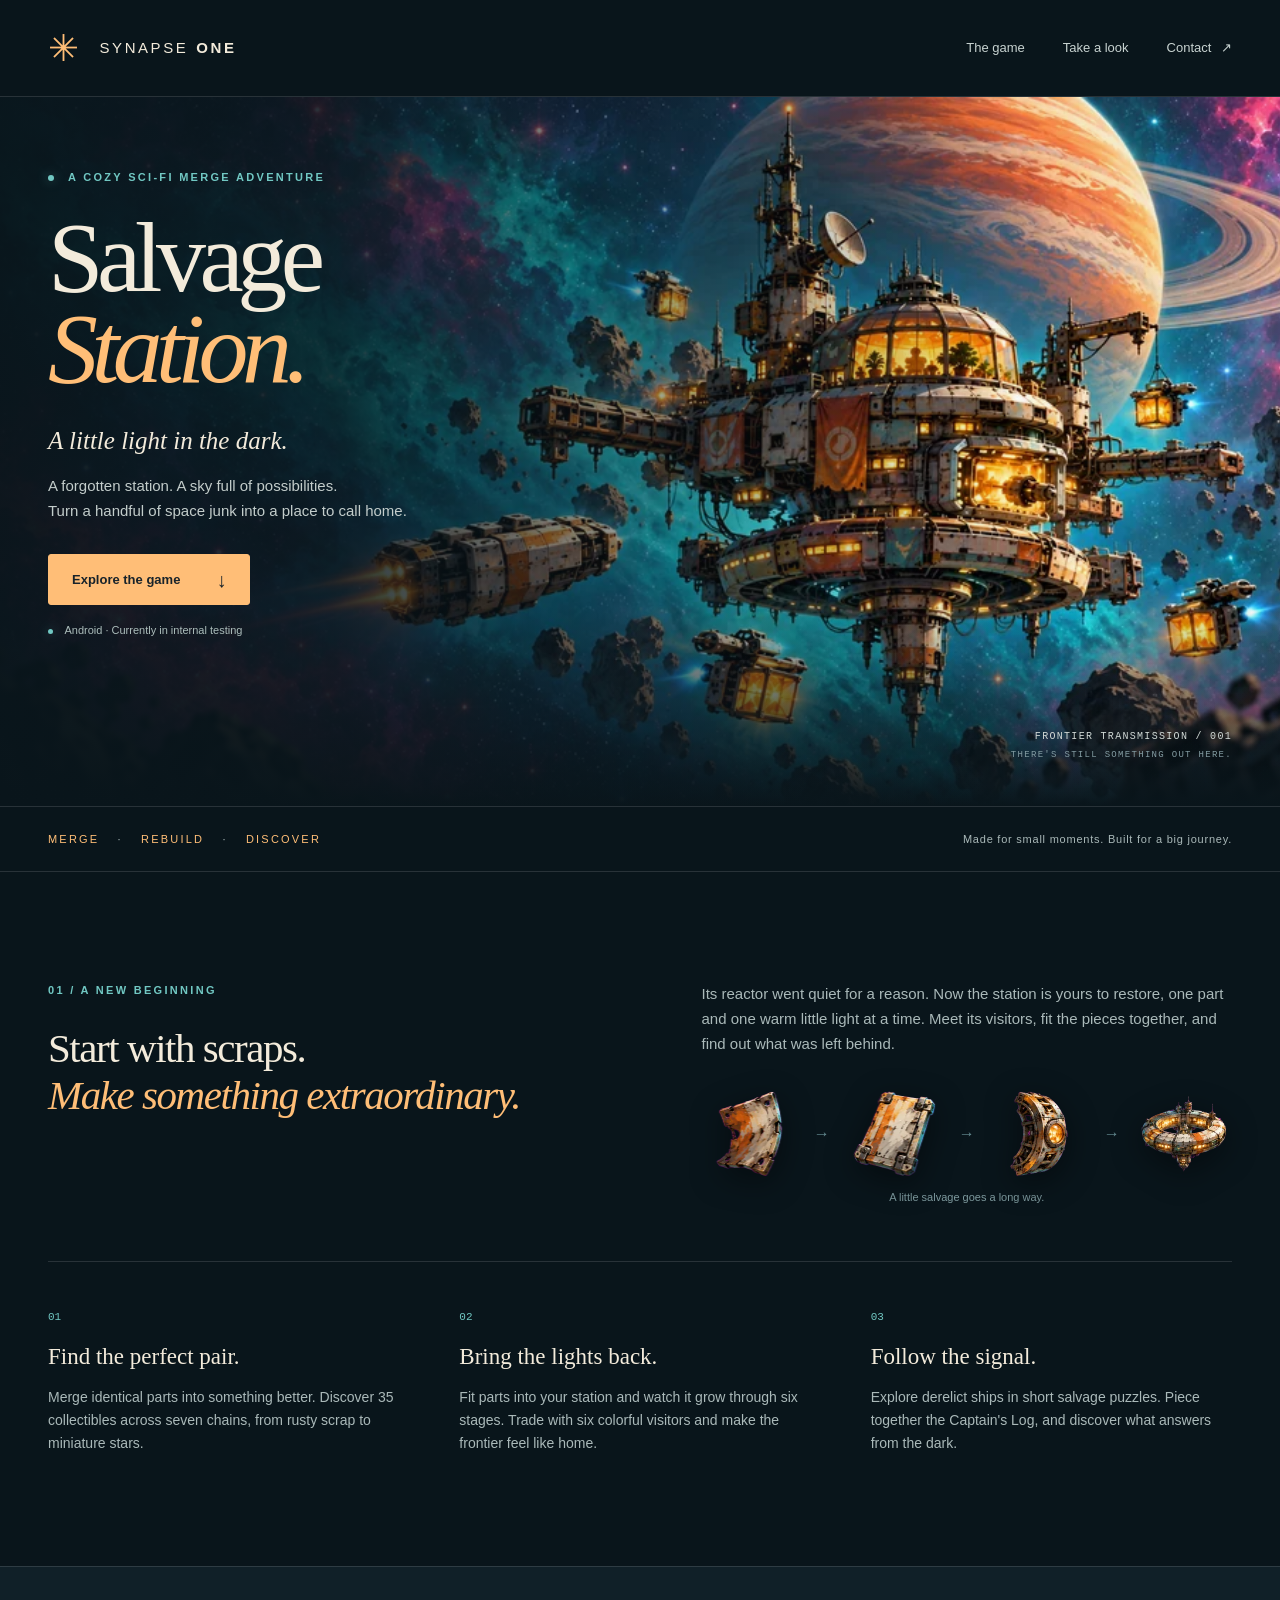
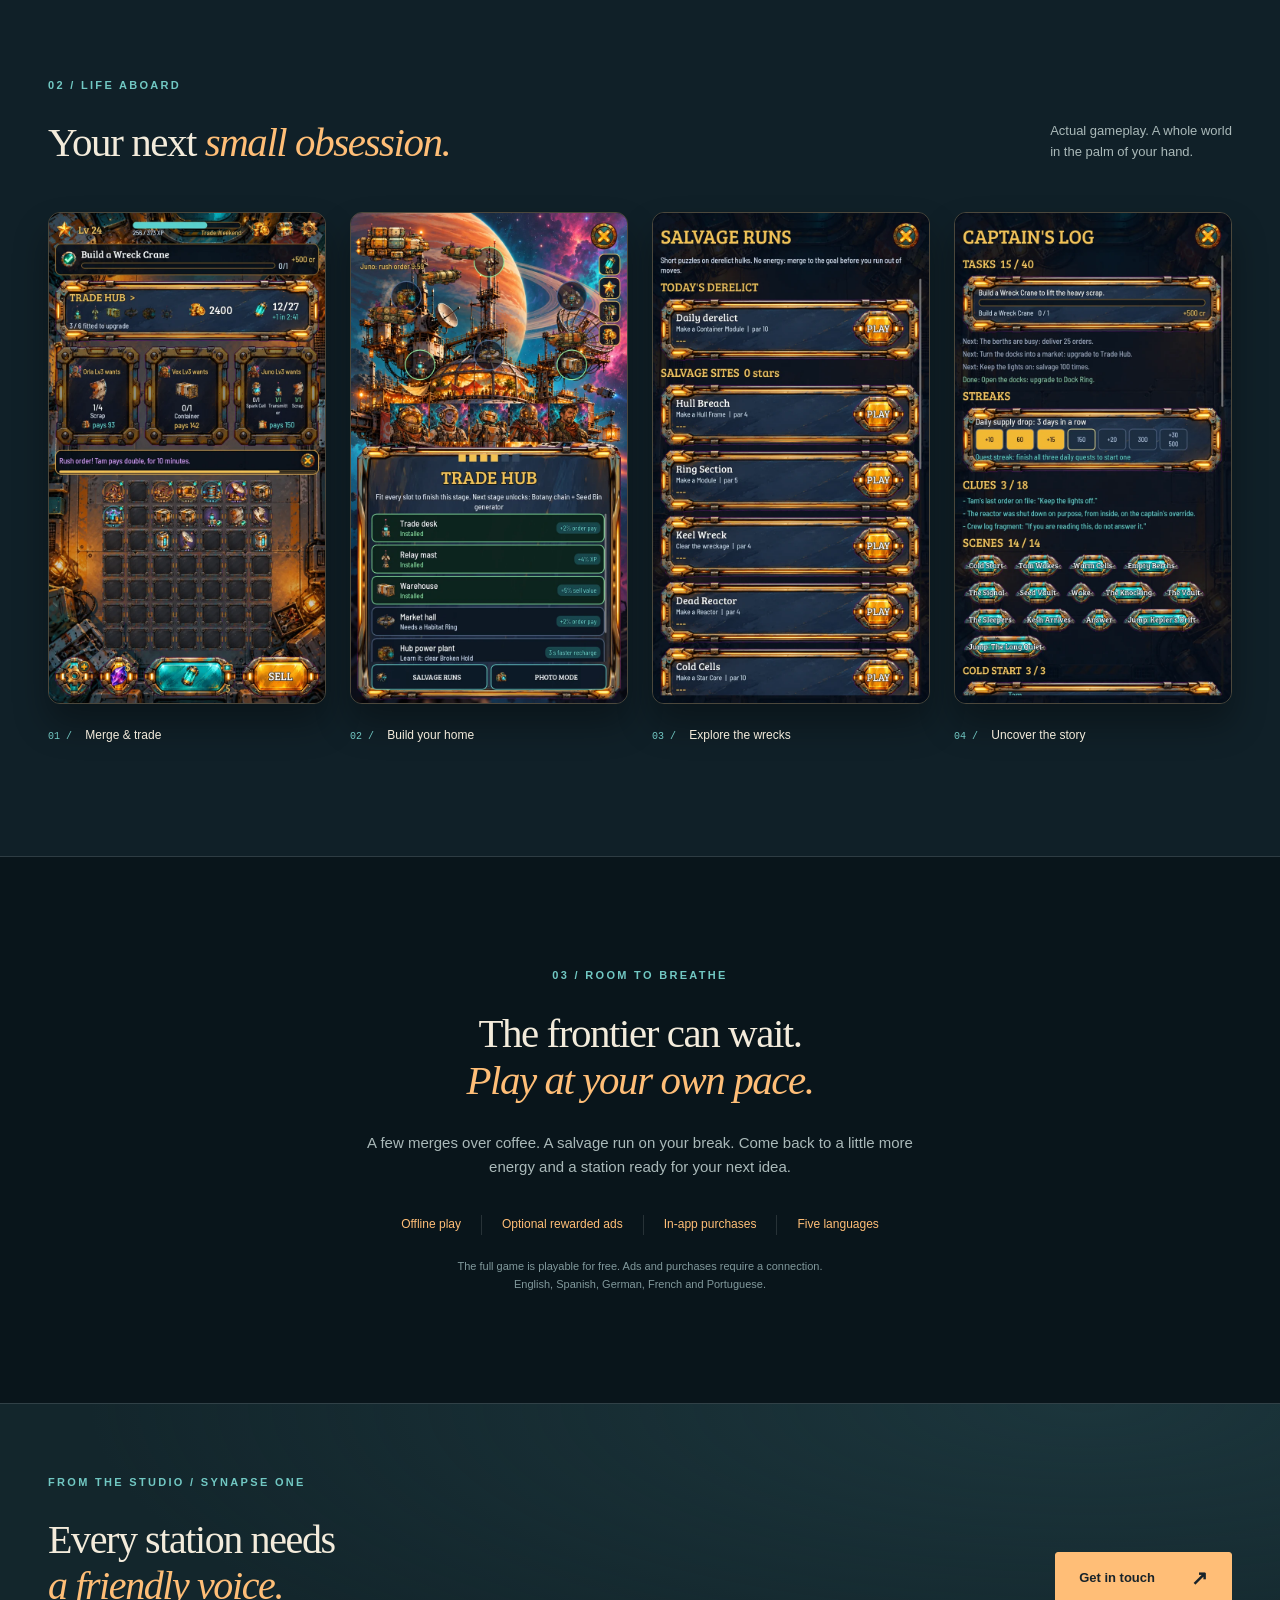
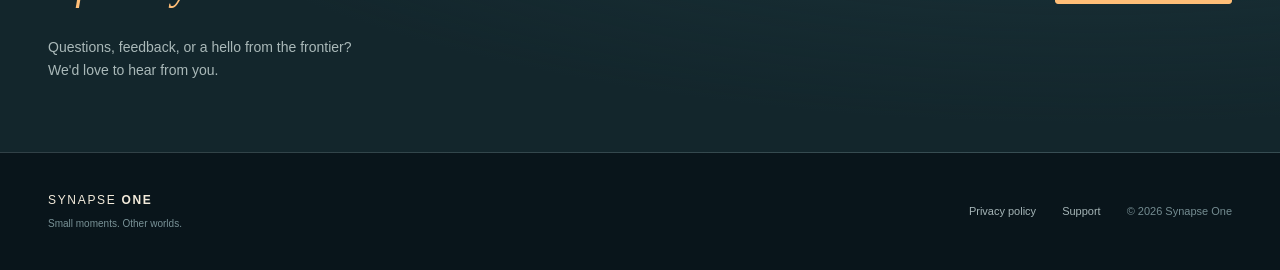
==== games/salvage-station/index.html @ 310832a4 "Separate studio homepage and Salvage Station game page" ====
<!doctype html>
<html lang="en">
<head>
<meta charset="utf-8"><meta name="viewport" content="width=device-width,initial-scale=1"><meta name="theme-color" content="#09151b">
<title>Salvage Station — A little light in the dark.</title>
<meta name="description" content="Bring a dead space station back to life. Merge, trade and uncover a mystery in Salvage Station: Space Merge, a cozy sci-fi puzzle game by Synapse One.">
<meta property="og:title" content="Salvage Station — A little light in the dark."><meta property="og:description" content="Merge space junk. Rebuild a home. Follow the signal. A mobile puzzle adventure by Synapse One, currently in testing."><meta property="og:image" content="https://marikarx.github.io/assets/hero.webp"><meta property="og:url" content="https://marikarx.github.io/games/salvage-station/">
<link rel="canonical" href="https://marikarx.github.io/games/salvage-station/"><link rel="icon" href="../../assets/icon.webp" type="image/webp"><link rel="stylesheet" href="../../style.css">
</head>
<body>
<a class="skip" href="#main">Skip to content</a>
<header class="nav wrap"><a class="brand" href="../../" aria-label="Synapse One home"><span class="brand-mark" aria-hidden="true">✳</span> SYNAPSE <b>ONE</b></a><nav aria-label="Main navigation"><a href="#experience">The game</a><a href="#screens">Take a look</a><a href="#support">Contact <span aria-hidden="true">↗</span></a></nav></header>
<main id="main">
<section class="hero" aria-labelledby="title"><img class="hero-art" src="../../assets/hero.webp" alt="A glowing frontier space station drifting through turquoise and rose-colored nebulae" fetchpriority="high" width="1024" height="500"><div class="hero-shade"></div><div class="hero-copy wrap"><p class="eyebrow"><span class="dot"></span> A COZY SCI-FI MERGE ADVENTURE</p><h1 id="title">Salvage<br><em>Station.</em></h1><p class="hero-line">A little light in the dark.</p><p class="intro">A forgotten station. A sky full of possibilities.<br>Turn a handful of space junk into a place to call home.</p><a class="button" href="#experience">Explore the game <span aria-hidden="true">↓</span></a><p class="availability"><span class="dot"></span> Android · Currently in internal testing</p></div><div class="coordinates" aria-hidden="true">FRONTIER TRANSMISSION / 001<br><span>THERE'S STILL SOMETHING OUT HERE.</span></div></section>
<div class="fact-strip"><div class="wrap facts"><span>MERGE <i>·</i> REBUILD <i>·</i> DISCOVER</span><span>Made for small moments. Built for a big journey.</span></div></div>
<section id="experience" class="experience wrap section"><div class="section-head"><p class="eyebrow">01 / A NEW BEGINNING</p><h2>Start with scraps.<br><em>Make something extraordinary.</em></h2></div><div class="experience-body"><p>Its reactor went quiet for a reason. Now the station is yours to restore, one part and one warm little light at a time. Meet its visitors, fit the pieces together, and find out what was left behind.</p><div class="merge-chain" aria-label="Merge scrap into plating, a hull frame and a habitat ring"><img src="../../assets/scrap.webp" alt="Scrap" width="96" height="96" loading="lazy"><span aria-hidden="true">→</span><img src="../../assets/plating.webp" alt="Plating" width="96" height="96" loading="lazy"><span aria-hidden="true">→</span><img src="../../assets/hull-frame.webp" alt="Hull frame" width="96" height="96" loading="lazy"><span aria-hidden="true">→</span><img src="../../assets/habitat.webp" alt="Habitat ring" width="96" height="96" loading="lazy"></div><p class="caption">A little salvage goes a long way.</p></div><div class="features"><article><span class="feature-number">01</span><h3>Find the perfect pair.</h3><p>Merge identical parts into something better. Discover 35 collectibles across seven chains, from rusty scrap to miniature stars.</p></article><article><span class="feature-number">02</span><h3>Bring the lights back.</h3><p>Fit parts into your station and watch it grow through six stages. Trade with six colorful visitors and make the frontier feel like home.</p></article><article><span class="feature-number">03</span><h3>Follow the signal.</h3><p>Explore derelict ships in short salvage puzzles. Piece together the Captain's Log, and discover what answers from the dark.</p></article></div></section>
<section id="screens" class="screens section"><div class="wrap"><div class="gallery-head"><div><p class="eyebrow">02 / LIFE ABOARD</p><h2>Your next <em>small obsession.</em></h2></div><p>Actual gameplay. A whole world<br>in the palm of your hand.</p></div><div class="gallery"><figure><a href="../../assets/board.webp" aria-label="Open merge board screenshot"><img src="../../assets/board.webp" alt="Merge board with collectible parts and orders from alien traders" width="720" height="1280" loading="lazy"></a><figcaption><span>01 /</span> Merge & trade</figcaption></figure><figure><a href="../../assets/station.webp" aria-label="Open station screenshot"><img src="../../assets/station.webp" alt="Station building screen with parts to fit into the growing station" width="720" height="1280" loading="lazy"></a><figcaption><span>02 /</span> Build your home</figcaption></figure><figure><a href="../../assets/runs.webp" aria-label="Open salvage runs screenshot"><img src="../../assets/runs.webp" alt="Salvage runs with derelict ships and puzzle rewards" width="720" height="1280" loading="lazy"></a><figcaption><span>03 /</span> Explore the wrecks</figcaption></figure><figure><a href="../../assets/log.webp" aria-label="Open Captain's Log screenshot"><img src="../../assets/log.webp" alt="Captain's Log showing the unfolding station mystery" width="720" height="1280" loading="lazy"></a><figcaption><span>04 /</span> Uncover the story</figcaption></figure></div></div></section>
<section class="your-pace wrap section"><p class="eyebrow">03 / ROOM TO BREATHE</p><h2>The frontier can wait.<br><em>Play at your own pace.</em></h2><p>A few merges over coffee. A salvage run on your break. Come back to a little more energy and a station ready for your next idea.</p><div class="pace-details"><span>Offline play</span><span>Optional rewarded ads</span><span>In-app purchases</span><span>Five languages</span></div><p class="fine-print">The full game is playable for free. Ads and purchases require a connection.<br>English, Spanish, German, French and Portuguese.</p></section>
<section id="support" class="contact"><div class="wrap contact-inner"><div><p class="eyebrow">FROM THE STUDIO / SYNAPSE ONE</p><h2>Every station needs<br><em>a friendly voice.</em></h2><p>Questions, feedback, or a hello from the frontier?<br>We'd love to hear from you.</p></div><a class="button" href="mailto:info@synapse-one.com">Get in touch <span aria-hidden="true">↗</span></a></div></section>
</main>
<footer class="wrap"><div class="footer-brand">SYNAPSE <b>ONE</b><span>Small moments. Other worlds.</span></div><div class="footer-links"><a href="https://marikarx.github.io/salvage-station-privacy/">Privacy policy</a><a href="mailto:info@synapse-one.com">Support</a><span>© 2026 Synapse One</span></div></footer>
</body></html>
---- style.css ----
:root{color-scheme:dark;--bg:#09151b;--ink:#f3ebdb;--muted:#aab9b9;--gold:#ffbe77;--teal:#71c8c3;--line:#ffffff20}*{box-sizing:border-box}html{scroll-behavior:smooth;scroll-padding-top:30px}body{margin:0;background:var(--bg);color:var(--ink);font:16px/1.65 "Segoe UI",Arial,sans-serif}a{color:inherit;text-decoration:none}a:focus-visible{outline:3px solid var(--teal);outline-offset:6px}img{max-width:100%;display:block}.wrap{width:min(1240px,calc(100% - 96px));margin:auto}.skip{position:fixed;top:-80px;z-index:5;background:var(--gold);color:var(--bg);padding:12px}.skip:focus{top:0}.nav{height:96px;display:flex;align-items:center;justify-content:space-between}.brand{display:flex;align-items:center;gap:8px;letter-spacing:.17em;font-size:15px}.brand-mark{font-size:37px;color:var(--gold);margin-right:10px;line-height:1}.brand b{font-weight:700}nav{display:flex;gap:38px;font-size:13px}nav a{color:#c8d3d1}nav a:hover,footer a:hover{color:var(--gold)}nav span{margin-left:6px}.hero{position:relative;isolation:isolate;min-height:710px;overflow:hidden;border-top:1px solid var(--line)}.hero-art{position:absolute;inset:0;width:100%;height:100%;object-fit:cover;object-position:65% center;z-index:-3}.hero-shade{position:absolute;inset:0;z-index:-2;background:linear-gradient(90deg,#09151bfa 0%,#09151bdc 26%,#09151b72 48%,#09151b06 78%),linear-gradient(0deg,#09151b 0%,transparent 28%)}.hero-copy{padding-top:72px;padding-bottom:75px}.eyebrow{font:11px/1.6 "Segoe UI",Arial,sans-serif;font-weight:600;letter-spacing:.21em;color:var(--teal);margin:0 0 25px}.dot{display:inline-block;background:var(--teal);width:6px;height:6px;border-radius:50%;margin-right:9px;vertical-align:middle;box-shadow:0 0 12px #71c8c377}h1,h2,h3,p{margin-top:0}h1{font:normal clamp(76px,7.8vw,116px)/.92 Georgia,"Times New Roman",serif;letter-spacing:-.065em;margin:0 0 28px}em{font-weight:normal;color:var(--gold)}.hero-line{font:italic 25px/1.4 Georgia,serif;margin-bottom:16px}.intro{color:#c3cdcb;font-size:15px;max-width:470px;margin-bottom:30px}.button{background:var(--gold);color:#18232a;display:inline-flex;align-items:center;gap:36px;padding:14px 23px;border:1px solid var(--gold);font-size:13px;font-weight:700;border-radius:3px;transition:background .2s,transform .2s}.button:hover{background:#ffd5a8;transform:translateY(-2px)}.button span{font-size:20px;line-height:1}.availability{margin:16px 0 0;font-size:11px;color:#acbdbb}.availability .dot{width:5px;height:5px}.coordinates{position:absolute;right:48px;bottom:42px;font:10px/1.8 monospace;letter-spacing:.13em;text-align:right;color:#d1d9d6}.coordinates span{color:#839ca2;font-size:9px}.fact-strip{border-bottom:1px solid var(--line);border-top:1px solid var(--line)}.facts{display:flex;justify-content:space-between;gap:20px;padding-block:23px;font-size:11px;letter-spacing:.07em;color:var(--muted)}.facts span:first-child{color:var(--gold);letter-spacing:.2em}.facts i{padding:0 13px;color:var(--muted);font-style:normal}.section{padding-block:110px}h2{font:normal clamp(34px,3.2vw,48px)/1.16 Georgia,serif;letter-spacing:-.035em;margin-bottom:26px}.experience{display:grid;grid-template-columns:1.1fr 1fr;gap:40px 70px}.experience-body>p{color:var(--muted);font-size:15px}.merge-chain{display:flex;align-items:center;justify-content:space-between;gap:8px;margin:30px 0 6px}.merge-chain img{width:18%;height:auto;filter:drop-shadow(0 8px 16px #0007)}.merge-chain span{color:#658c92}.experience-body .caption{font-size:11px;color:#7d999d;text-align:center;margin-bottom:0}.features{grid-column:1/-1;display:grid;grid-template-columns:repeat(3,1fr);gap:50px;border-top:1px solid var(--line);padding-top:40px;margin-top:15px}.feature-number{font:11px monospace;color:var(--teal)}h3{font:normal 23px/1.3 Georgia,serif;margin:14px 0}.features p{font-size:14px;color:var(--muted);margin:0}.screens{background:#102028;border-block:1px solid var(--line)}.gallery-head{display:flex;align-items:end;justify-content:space-between;gap:35px;margin-bottom:45px}.gallery-head h2{margin-bottom:0}.gallery-head>p{color:var(--muted);font-size:13px;margin-bottom:4px}.gallery{display:grid;grid-template-columns:repeat(4,1fr);gap:24px}figure{margin:0}figure a{display:block;border:1px solid #ffbe7740;overflow:hidden;border-radius:12px;box-shadow:0 20px 35px #0005;transition:transform .25s}figure a:hover{transform:translateY(-7px)}figure img{width:100%;height:auto;aspect-ratio:9/16}figcaption{font-size:12px;margin-top:22px}figcaption span{font:10px monospace;color:var(--teal);margin-right:10px}.your-pace{text-align:center;max-width:850px}.your-pace>p:not(.eyebrow){color:var(--muted);font-size:15px;max-width:590px;margin:0 auto 28px}.pace-details{display:flex;flex-wrap:wrap;justify-content:center;gap:0;margin:35px 0 22px}.pace-details span{font-size:12px;padding:0 20px;border-right:1px solid var(--line);color:var(--gold)}.pace-details span:last-child{border:0}.your-pace .fine-print{font-size:11px!important;color:#81999c!important;margin-bottom:0!important}.contact{background:radial-gradient(ellipse at 85% 0%,#24444b80,transparent 65%),#13262c;border-block:1px solid var(--line);padding:70px 0}.contact-inner{display:flex;align-items:center;justify-content:space-between;gap:40px}.contact p:not(.eyebrow){color:var(--muted);font-size:14px;margin-bottom:0}.contact h2{font-size:40px}.contact .button{flex-shrink:0}footer{display:flex;justify-content:space-between;align-items:center;gap:30px;padding-block:38px}.footer-brand{font-size:12px;letter-spacing:.14em}.footer-brand span{display:block;color:#799297;font-size:10px;letter-spacing:0;margin-top:5px}.footer-links{display:flex;gap:26px;font-size:11px;color:#a5b5b7}.footer-links>span{color:#748c91}@media(min-width:1800px){.hero-art{object-position:center 45%}.hero{min-height:780px}}@media(max-width:900px){.wrap{width:calc(100% - 56px)}.hero-shade{background:linear-gradient(90deg,#09151bf2,#09151b9c 48%,#09151b22),linear-gradient(0deg,#09151b,transparent 40%)}.hero{min-height:650px}.hero-copy{padding-top:65px}.coordinates{display:none}.experience{gap:35px}.features{gap:28px}.gallery{gap:16px}.gallery-head>p{max-width:190px}.facts span:last-child{max-width:230px;text-align:right}.section{padding-block:80px}.footer-links{gap:15px}}@media(max-width:600px){.wrap{width:calc(100% - 40px)}.nav{height:78px}.brand{font-size:11px;gap:5px;letter-spacing:.13em}.brand-mark{font-size:28px;margin-right:4px}nav{gap:18px;font-size:11px}nav a:first-child{display:none}.hero{min-height:720px}.hero-art{object-position:70% center}.hero-shade{background:linear-gradient(0deg,#09151b 0%,#09151be0 37%,#09151b16 83%),linear-gradient(90deg,#09151b7a,transparent)}.hero-copy{padding-top:225px;padding-bottom:40px}.hero-copy .eyebrow{font-size:9px;margin-bottom:18px}h1{font-size:74px}.hero-line{font-size:22px}.intro{font-size:13px}.facts{flex-direction:column;padding-block:20px;gap:8px}.facts span:last-child{text-align:left;max-width:none;font-size:10px}.section{padding-block:64px}.experience{display:block}.experience-body{margin-top:32px}.merge-chain{max-width:370px;margin-inline:auto}.features{grid-template-columns:1fr;gap:30px;margin-top:35px;padding-top:30px}.features article{padding-left:35px;position:relative}.feature-number{position:absolute;left:0;top:3px}h3{margin-top:0}.gallery-head{display:block;margin-bottom:30px}.gallery-head>p{margin-top:18px;max-width:none}.gallery-head>p br{display:none}.gallery{grid-template-columns:repeat(2,1fr);gap:30px 16px}figcaption{font-size:10px;margin-top:15px}figcaption span{font-size:9px;margin-right:5px}.pace-details{display:grid;grid-template-columns:1fr 1fr;gap:14px}.pace-details span{padding:0;border:0}.contact{padding-block:55px}.contact-inner{display:block}.contact h2{font-size:34px}.contact .button{margin-top:28px}footer{align-items:start;flex-direction:column;padding-block:30px}.footer-links{flex-wrap:wrap;gap:18px}.fine-print br{display:none}}@media(prefers-reduced-motion:reduce){html{scroll-behavior:auto}*{transition:none!important}}
.studio-intro{padding-block:70px 75px}.studio-intro h1{font-size:clamp(52px,6vw,88px);line-height:1.07;letter-spacing:-.05em}.studio-intro>p:last-child{color:var(--muted);margin:28px 0 0}.studio-game{display:grid;grid-template-columns:1.4fr 1fr;border:1px solid var(--line);background:#102028;border-radius:8px;overflow:hidden}.studio-art{display:block;min-height:390px;overflow:hidden}.studio-art img{width:100%;height:100%;object-fit:cover;object-position:70% center;transition:transform .4s}.studio-art:hover img{transform:scale(1.03)}.studio-game-copy{padding:45px}.studio-game-copy h2{font-size:40px}.studio-game-copy>p:not(.eyebrow):not(.availability){font-size:14px;color:var(--muted);margin-bottom:25px}.studio-contact{padding-block:95px;border-bottom:1px solid var(--line)}.studio-contact p:last-child{font-size:14px;color:var(--muted);margin:0}.studio-contact a{color:var(--gold)}@media(max-width:900px){.studio-game-copy{padding:30px}.studio-game-copy h2{font-size:32px}}@media(max-width:600px){.studio-intro{padding-block:45px 50px}.studio-intro h1{font-size:48px}.studio-intro>p:last-child{font-size:14px;max-width:260px}.studio-game{grid-template-columns:1fr}.studio-art{min-height:0;aspect-ratio:1.55}.studio-game-copy{padding:28px}.studio-contact{padding-block:60px}}
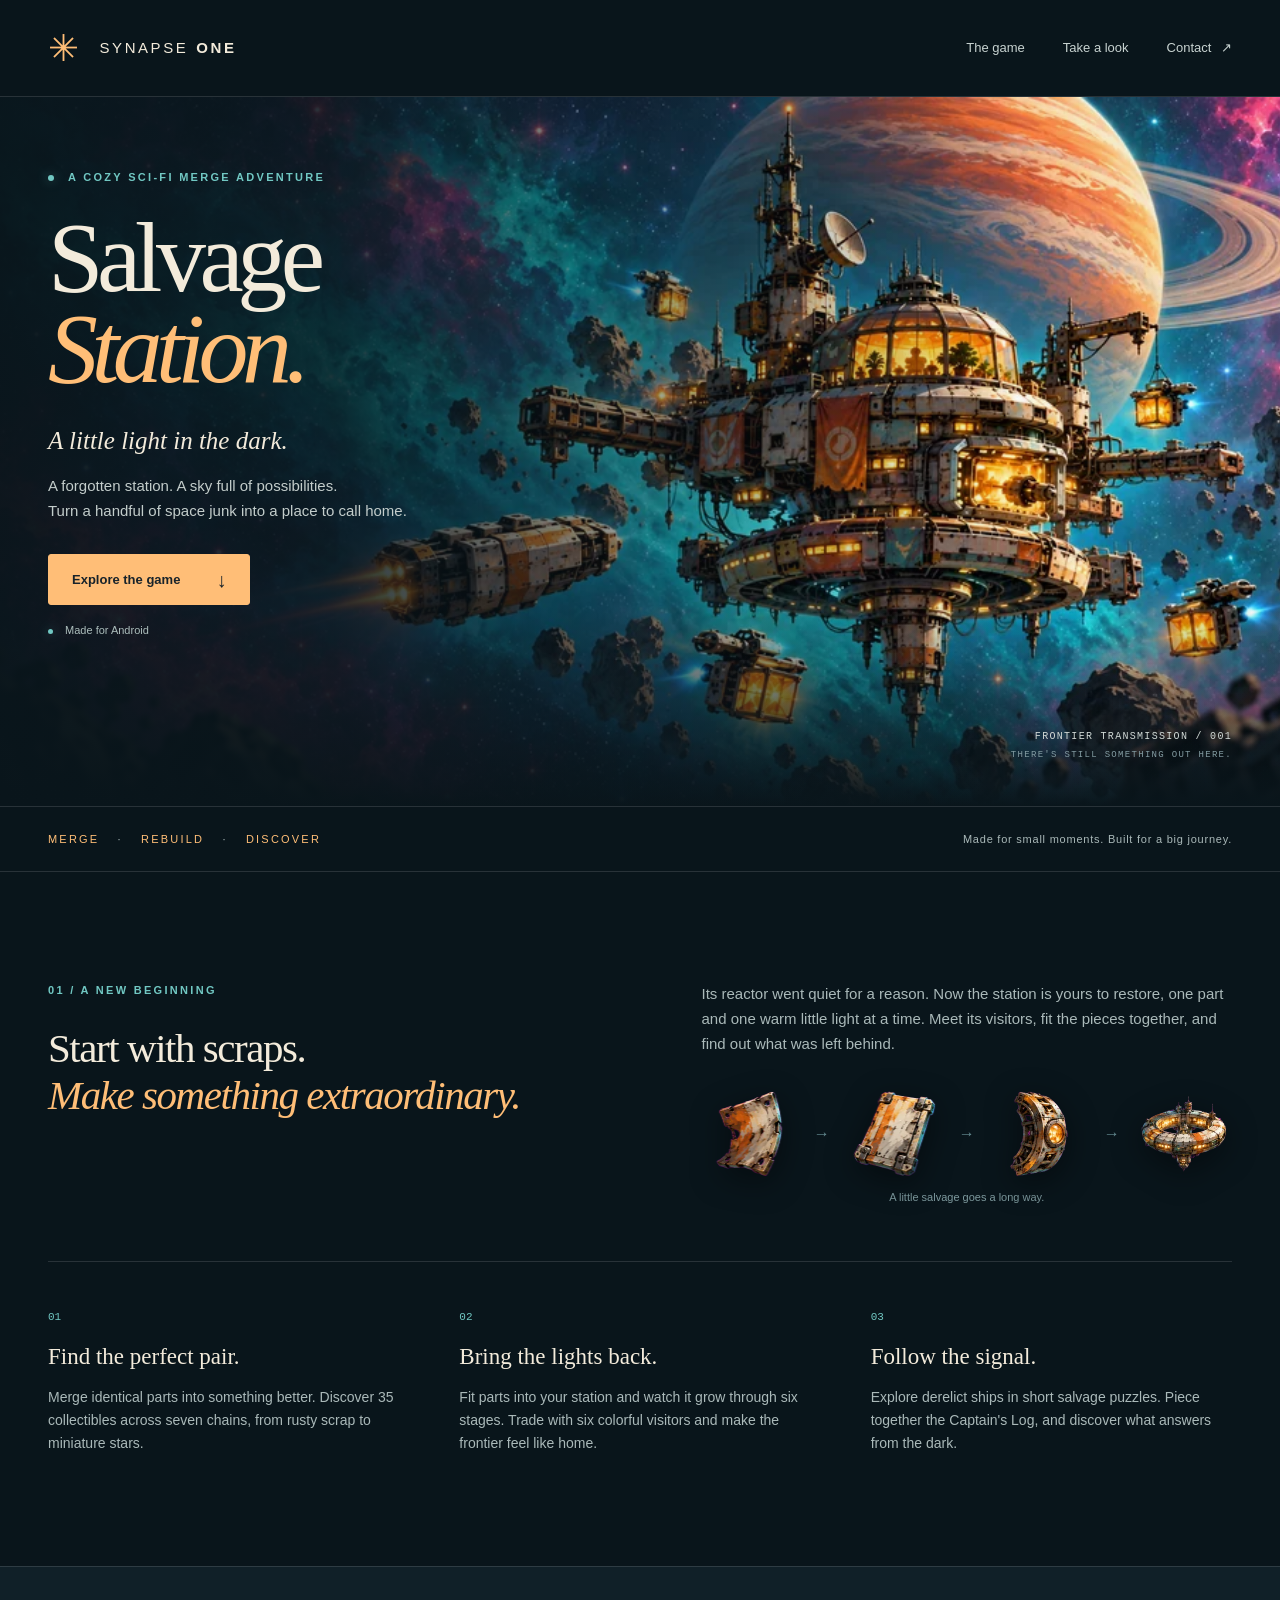
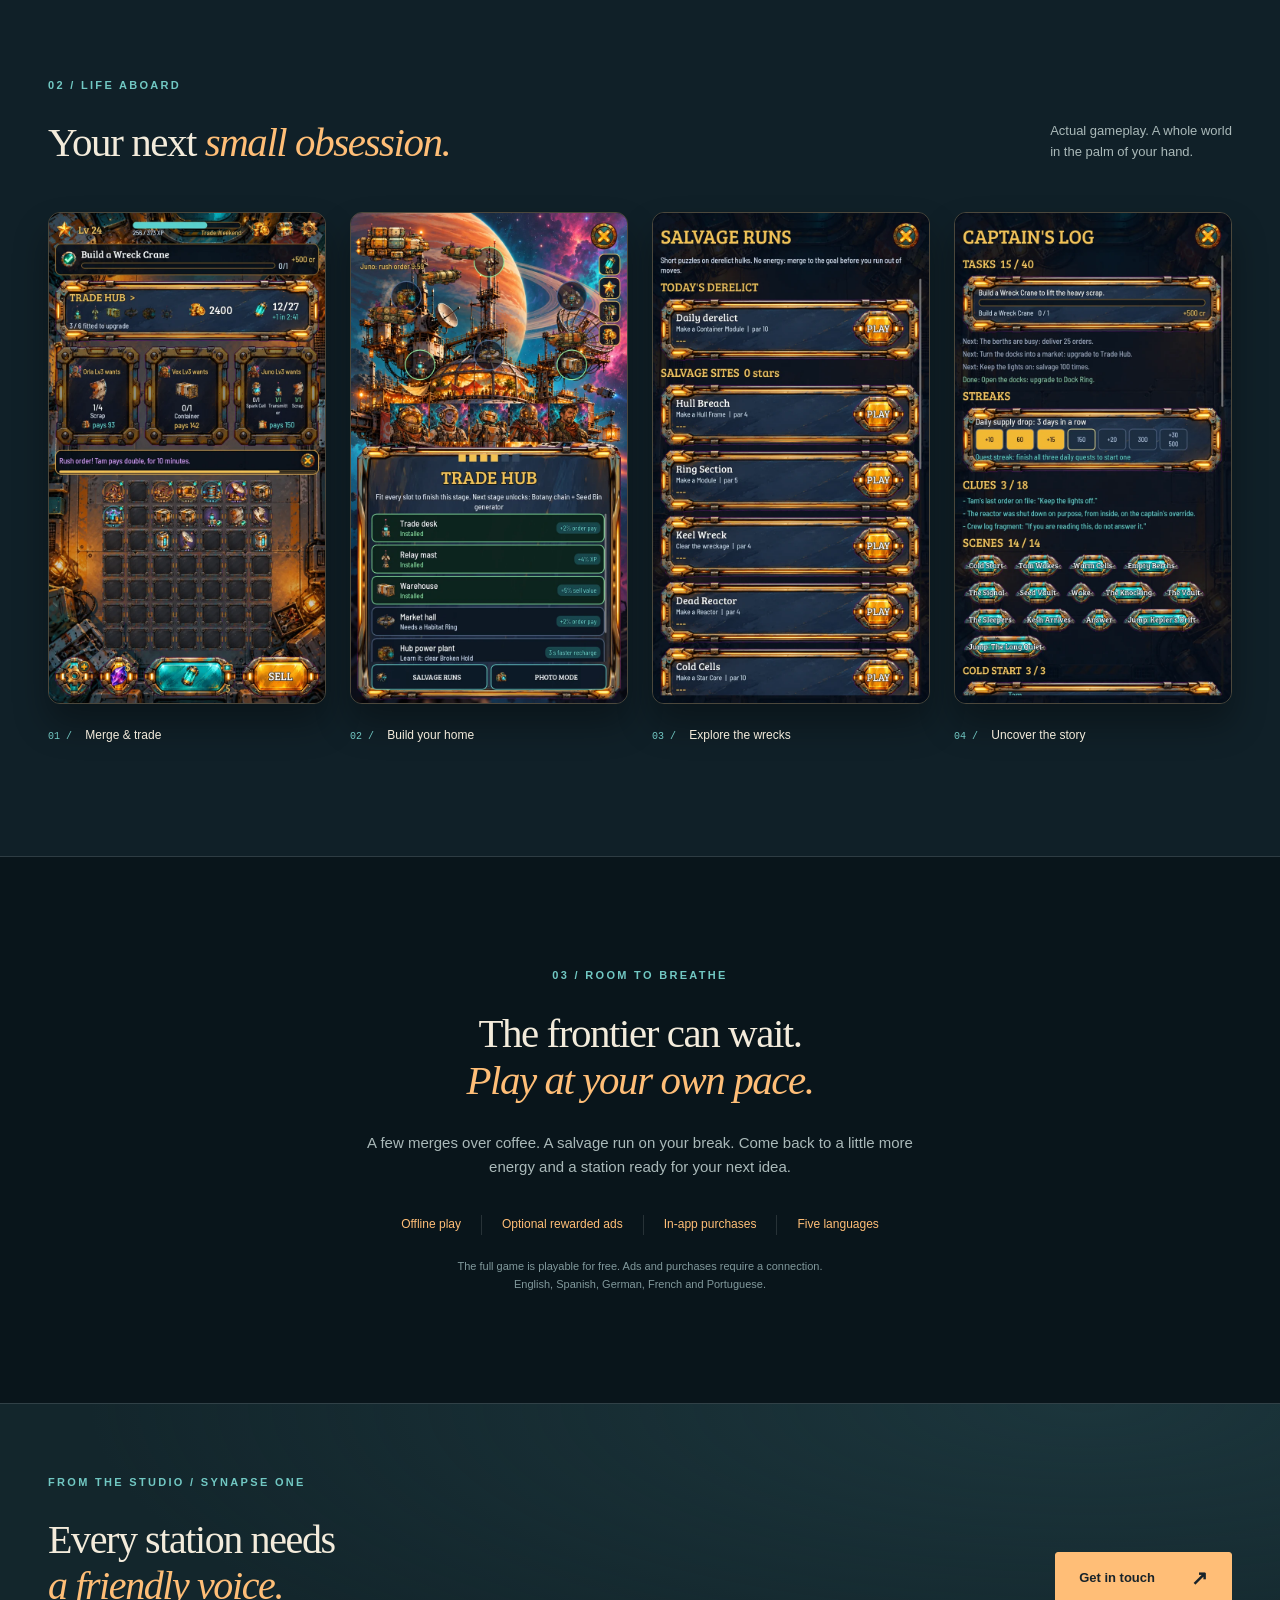
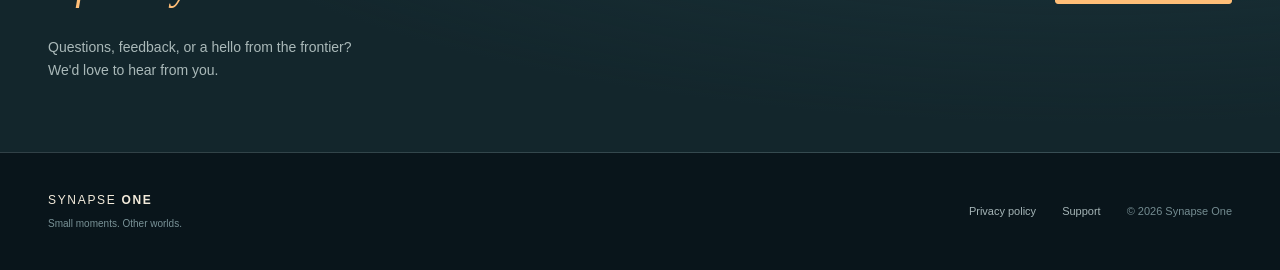
==== commit 9cb48abb: "Remove testing status from public website" ====
--- a/games/salvage-station/index.html
+++ b/games/salvage-station/index.html
@@ -4,14 +4,14 @@
 <meta charset="utf-8"><meta name="viewport" content="width=device-width,initial-scale=1"><meta name="theme-color" content="#09151b">
 <title>Salvage Station — A little light in the dark.</title>
 <meta name="description" content="Bring a dead space station back to life. Merge, trade and uncover a mystery in Salvage Station: Space Merge, a cozy sci-fi puzzle game by Synapse One.">
-<meta property="og:title" content="Salvage Station — A little light in the dark."><meta property="og:description" content="Merge space junk. Rebuild a home. Follow the signal. A mobile puzzle adventure by Synapse One, currently in testing."><meta property="og:image" content="https://marikarx.github.io/assets/hero.webp"><meta property="og:url" content="https://marikarx.github.io/games/salvage-station/">
+<meta property="og:title" content="Salvage Station — A little light in the dark."><meta property="og:description" content="Merge space junk. Rebuild a home. Follow the signal. A mobile puzzle adventure by Synapse One."><meta property="og:image" content="https://marikarx.github.io/assets/hero.webp"><meta property="og:url" content="https://marikarx.github.io/games/salvage-station/">
 <link rel="canonical" href="https://marikarx.github.io/games/salvage-station/"><link rel="icon" href="../../assets/icon.webp" type="image/webp"><link rel="stylesheet" href="../../style.css">
 </head>
 <body>
 <a class="skip" href="#main">Skip to content</a>
 <header class="nav wrap"><a class="brand" href="../../" aria-label="Synapse One home"><span class="brand-mark" aria-hidden="true">✳</span> SYNAPSE <b>ONE</b></a><nav aria-label="Main navigation"><a href="#experience">The game</a><a href="#screens">Take a look</a><a href="#support">Contact <span aria-hidden="true">↗</span></a></nav></header>
 <main id="main">
-<section class="hero" aria-labelledby="title"><img class="hero-art" src="../../assets/hero.webp" alt="A glowing frontier space station drifting through turquoise and rose-colored nebulae" fetchpriority="high" width="1024" height="500"><div class="hero-shade"></div><div class="hero-copy wrap"><p class="eyebrow"><span class="dot"></span> A COZY SCI-FI MERGE ADVENTURE</p><h1 id="title">Salvage<br><em>Station.</em></h1><p class="hero-line">A little light in the dark.</p><p class="intro">A forgotten station. A sky full of possibilities.<br>Turn a handful of space junk into a place to call home.</p><a class="button" href="#experience">Explore the game <span aria-hidden="true">↓</span></a><p class="availability"><span class="dot"></span> Android · Currently in internal testing</p></div><div class="coordinates" aria-hidden="true">FRONTIER TRANSMISSION / 001<br><span>THERE'S STILL SOMETHING OUT HERE.</span></div></section>
+<section class="hero" aria-labelledby="title"><img class="hero-art" src="../../assets/hero.webp" alt="A glowing frontier space station drifting through turquoise and rose-colored nebulae" fetchpriority="high" width="1024" height="500"><div class="hero-shade"></div><div class="hero-copy wrap"><p class="eyebrow"><span class="dot"></span> A COZY SCI-FI MERGE ADVENTURE</p><h1 id="title">Salvage<br><em>Station.</em></h1><p class="hero-line">A little light in the dark.</p><p class="intro">A forgotten station. A sky full of possibilities.<br>Turn a handful of space junk into a place to call home.</p><a class="button" href="#experience">Explore the game <span aria-hidden="true">↓</span></a><p class="availability"><span class="dot"></span> Made for Android</p></div><div class="coordinates" aria-hidden="true">FRONTIER TRANSMISSION / 001<br><span>THERE'S STILL SOMETHING OUT HERE.</span></div></section>
 <div class="fact-strip"><div class="wrap facts"><span>MERGE <i>·</i> REBUILD <i>·</i> DISCOVER</span><span>Made for small moments. Built for a big journey.</span></div></div>
 <section id="experience" class="experience wrap section"><div class="section-head"><p class="eyebrow">01 / A NEW BEGINNING</p><h2>Start with scraps.<br><em>Make something extraordinary.</em></h2></div><div class="experience-body"><p>Its reactor went quiet for a reason. Now the station is yours to restore, one part and one warm little light at a time. Meet its visitors, fit the pieces together, and find out what was left behind.</p><div class="merge-chain" aria-label="Merge scrap into plating, a hull frame and a habitat ring"><img src="../../assets/scrap.webp" alt="Scrap" width="96" height="96" loading="lazy"><span aria-hidden="true">→</span><img src="../../assets/plating.webp" alt="Plating" width="96" height="96" loading="lazy"><span aria-hidden="true">→</span><img src="../../assets/hull-frame.webp" alt="Hull frame" width="96" height="96" loading="lazy"><span aria-hidden="true">→</span><img src="../../assets/habitat.webp" alt="Habitat ring" width="96" height="96" loading="lazy"></div><p class="caption">A little salvage goes a long way.</p></div><div class="features"><article><span class="feature-number">01</span><h3>Find the perfect pair.</h3><p>Merge identical parts into something better. Discover 35 collectibles across seven chains, from rusty scrap to miniature stars.</p></article><article><span class="feature-number">02</span><h3>Bring the lights back.</h3><p>Fit parts into your station and watch it grow through six stages. Trade with six colorful visitors and make the frontier feel like home.</p></article><article><span class="feature-number">03</span><h3>Follow the signal.</h3><p>Explore derelict ships in short salvage puzzles. Piece together the Captain's Log, and discover what answers from the dark.</p></article></div></section>
 <section id="screens" class="screens section"><div class="wrap"><div class="gallery-head"><div><p class="eyebrow">02 / LIFE ABOARD</p><h2>Your next <em>small obsession.</em></h2></div><p>Actual gameplay. A whole world<br>in the palm of your hand.</p></div><div class="gallery"><figure><a href="../../assets/board.webp" aria-label="Open merge board screenshot"><img src="../../assets/board.webp" alt="Merge board with collectible parts and orders from alien traders" width="720" height="1280" loading="lazy"></a><figcaption><span>01 /</span> Merge & trade</figcaption></figure><figure><a href="../../assets/station.webp" aria-label="Open station screenshot"><img src="../../assets/station.webp" alt="Station building screen with parts to fit into the growing station" width="720" height="1280" loading="lazy"></a><figcaption><span>02 /</span> Build your home</figcaption></figure><figure><a href="../../assets/runs.webp" aria-label="Open salvage runs screenshot"><img src="../../assets/runs.webp" alt="Salvage runs with derelict ships and puzzle rewards" width="720" height="1280" loading="lazy"></a><figcaption><span>03 /</span> Explore the wrecks</figcaption></figure><figure><a href="../../assets/log.webp" aria-label="Open Captain's Log screenshot"><img src="../../assets/log.webp" alt="Captain's Log showing the unfolding station mystery" width="720" height="1280" loading="lazy"></a><figcaption><span>04 /</span> Uncover the story</figcaption></figure></div></div></section>
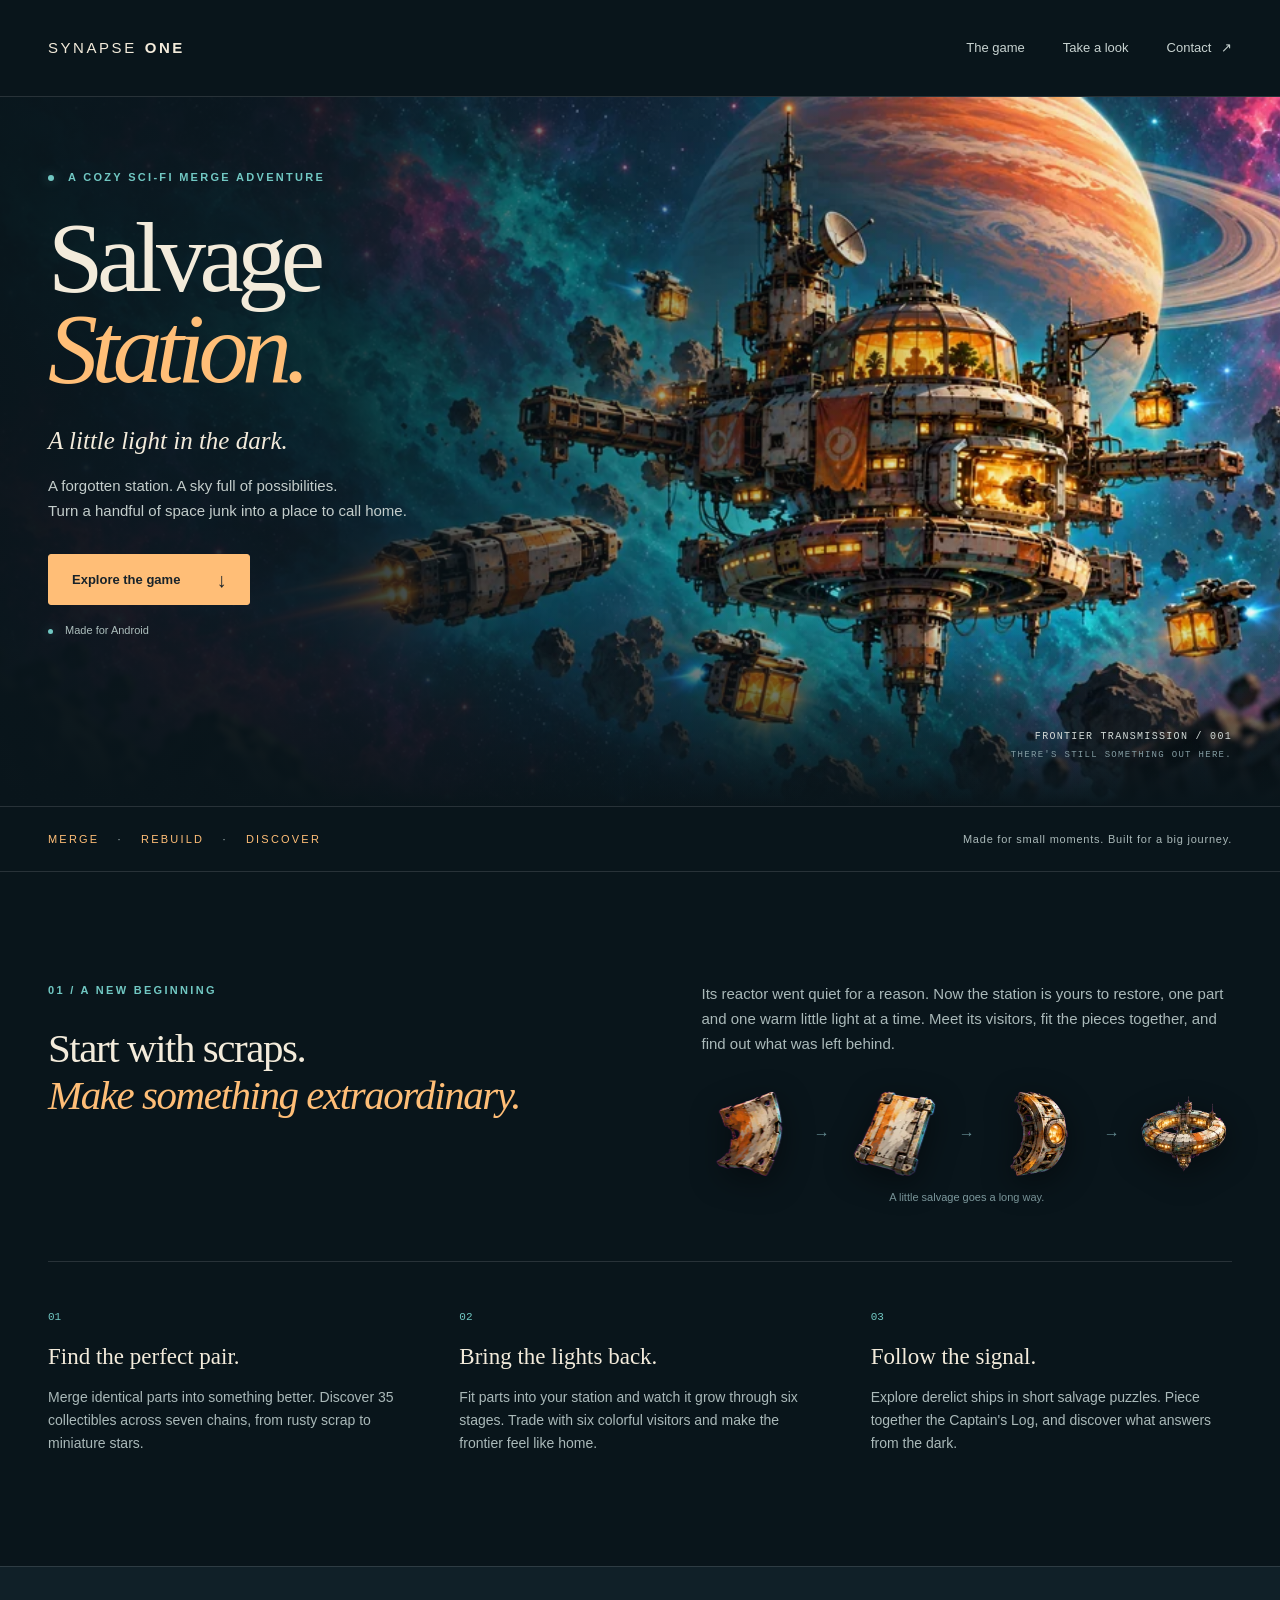
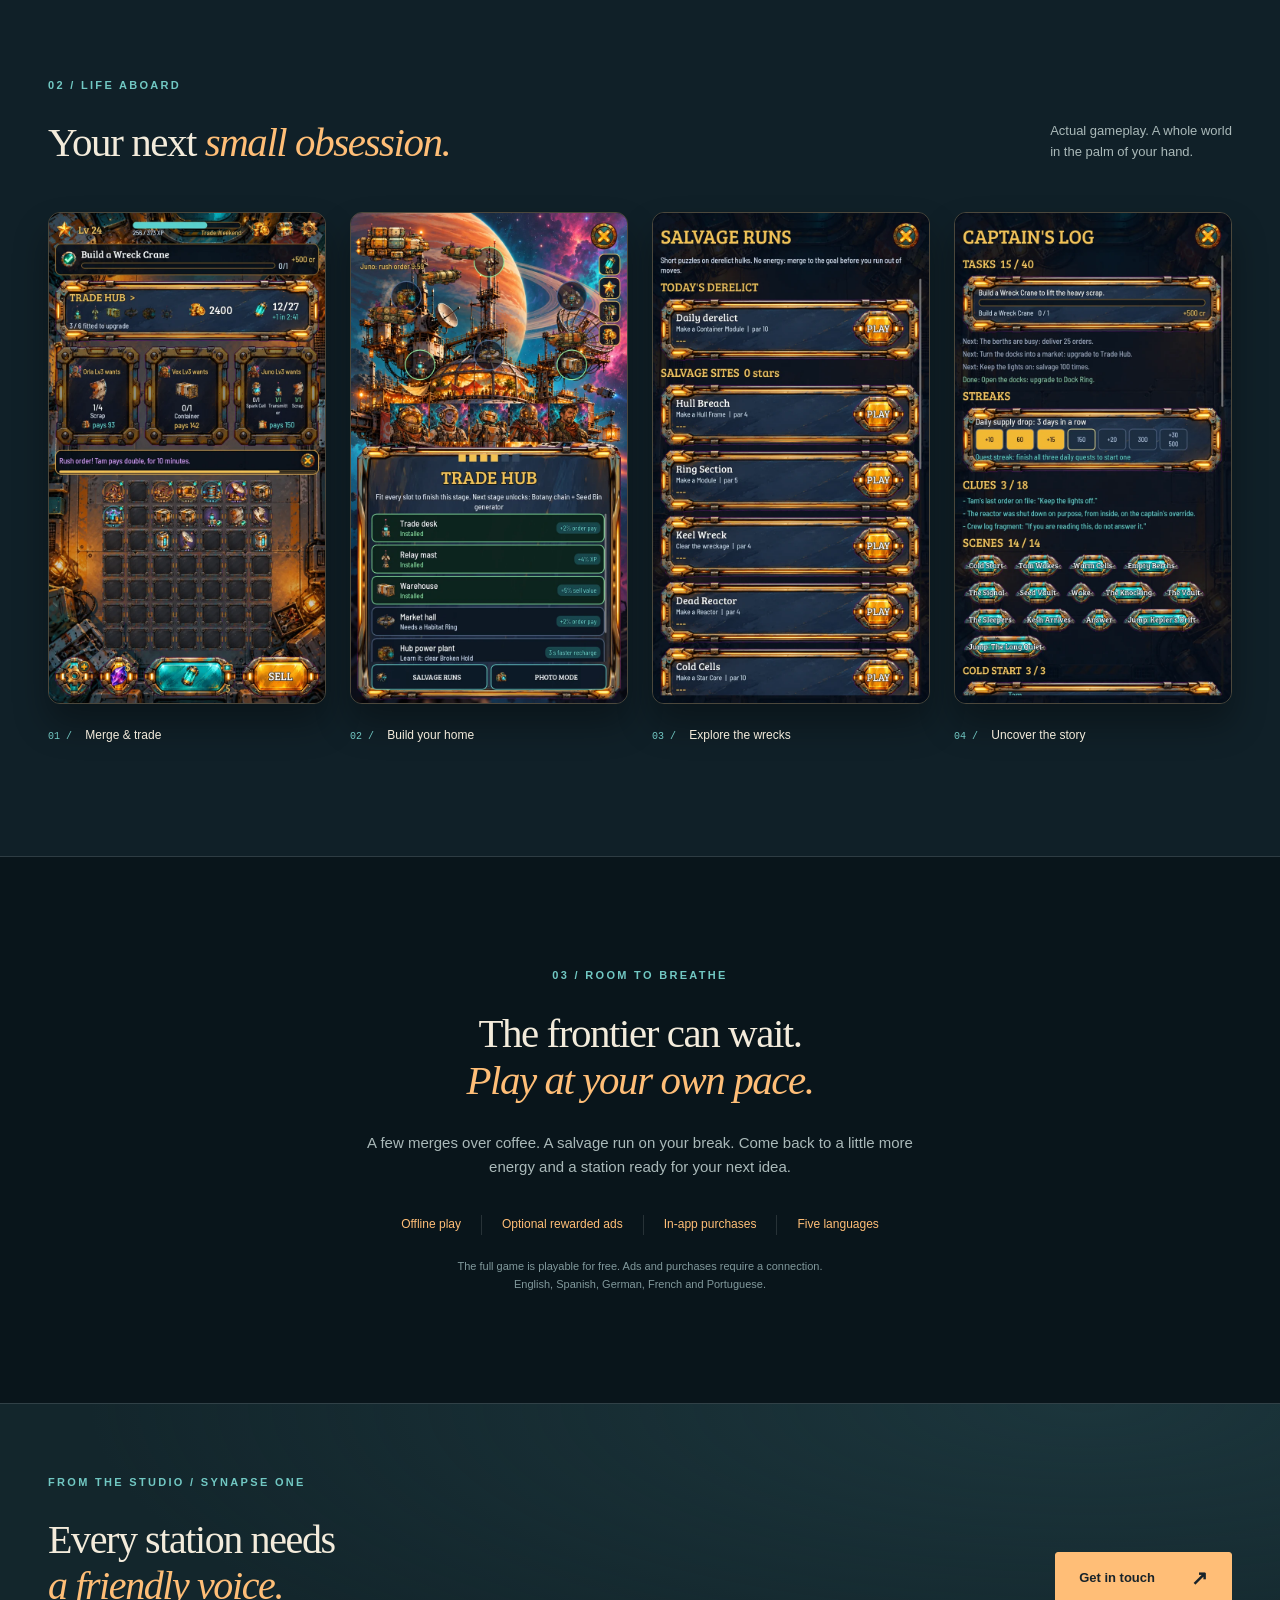
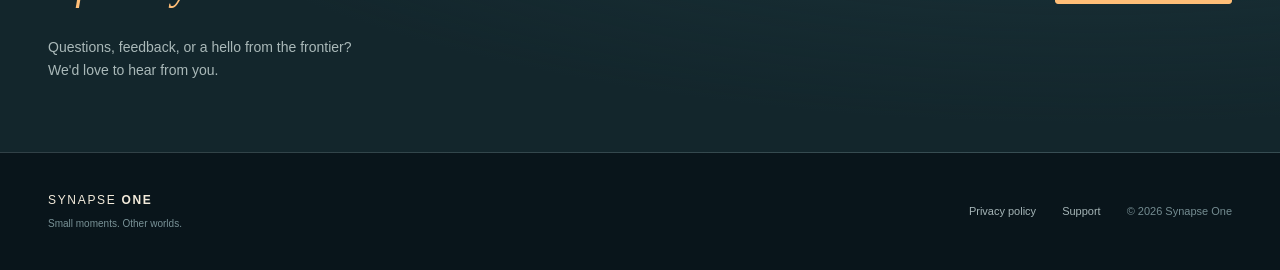
==== commit 5ff04e24: "Simplify studio logo to wordmark" ====
--- a/games/salvage-station/index.html
+++ b/games/salvage-station/index.html
@@ -9,7 +9,7 @@
 </head>
 <body>
 <a class="skip" href="#main">Skip to content</a>
-<header class="nav wrap"><a class="brand" href="../../" aria-label="Synapse One home"><span class="brand-mark" aria-hidden="true">✳</span> SYNAPSE <b>ONE</b></a><nav aria-label="Main navigation"><a href="#experience">The game</a><a href="#screens">Take a look</a><a href="#support">Contact <span aria-hidden="true">↗</span></a></nav></header>
+<header class="nav wrap"><a class="brand" href="../../" aria-label="Synapse One home">SYNAPSE <b>ONE</b></a><nav aria-label="Main navigation"><a href="#experience">The game</a><a href="#screens">Take a look</a><a href="#support">Contact <span aria-hidden="true">↗</span></a></nav></header>
 <main id="main">
 <section class="hero" aria-labelledby="title"><img class="hero-art" src="../../assets/hero.webp" alt="A glowing frontier space station drifting through turquoise and rose-colored nebulae" fetchpriority="high" width="1024" height="500"><div class="hero-shade"></div><div class="hero-copy wrap"><p class="eyebrow"><span class="dot"></span> A COZY SCI-FI MERGE ADVENTURE</p><h1 id="title">Salvage<br><em>Station.</em></h1><p class="hero-line">A little light in the dark.</p><p class="intro">A forgotten station. A sky full of possibilities.<br>Turn a handful of space junk into a place to call home.</p><a class="button" href="#experience">Explore the game <span aria-hidden="true">↓</span></a><p class="availability"><span class="dot"></span> Made for Android</p></div><div class="coordinates" aria-hidden="true">FRONTIER TRANSMISSION / 001<br><span>THERE'S STILL SOMETHING OUT HERE.</span></div></section>
 <div class="fact-strip"><div class="wrap facts"><span>MERGE <i>·</i> REBUILD <i>·</i> DISCOVER</span><span>Made for small moments. Built for a big journey.</span></div></div>
